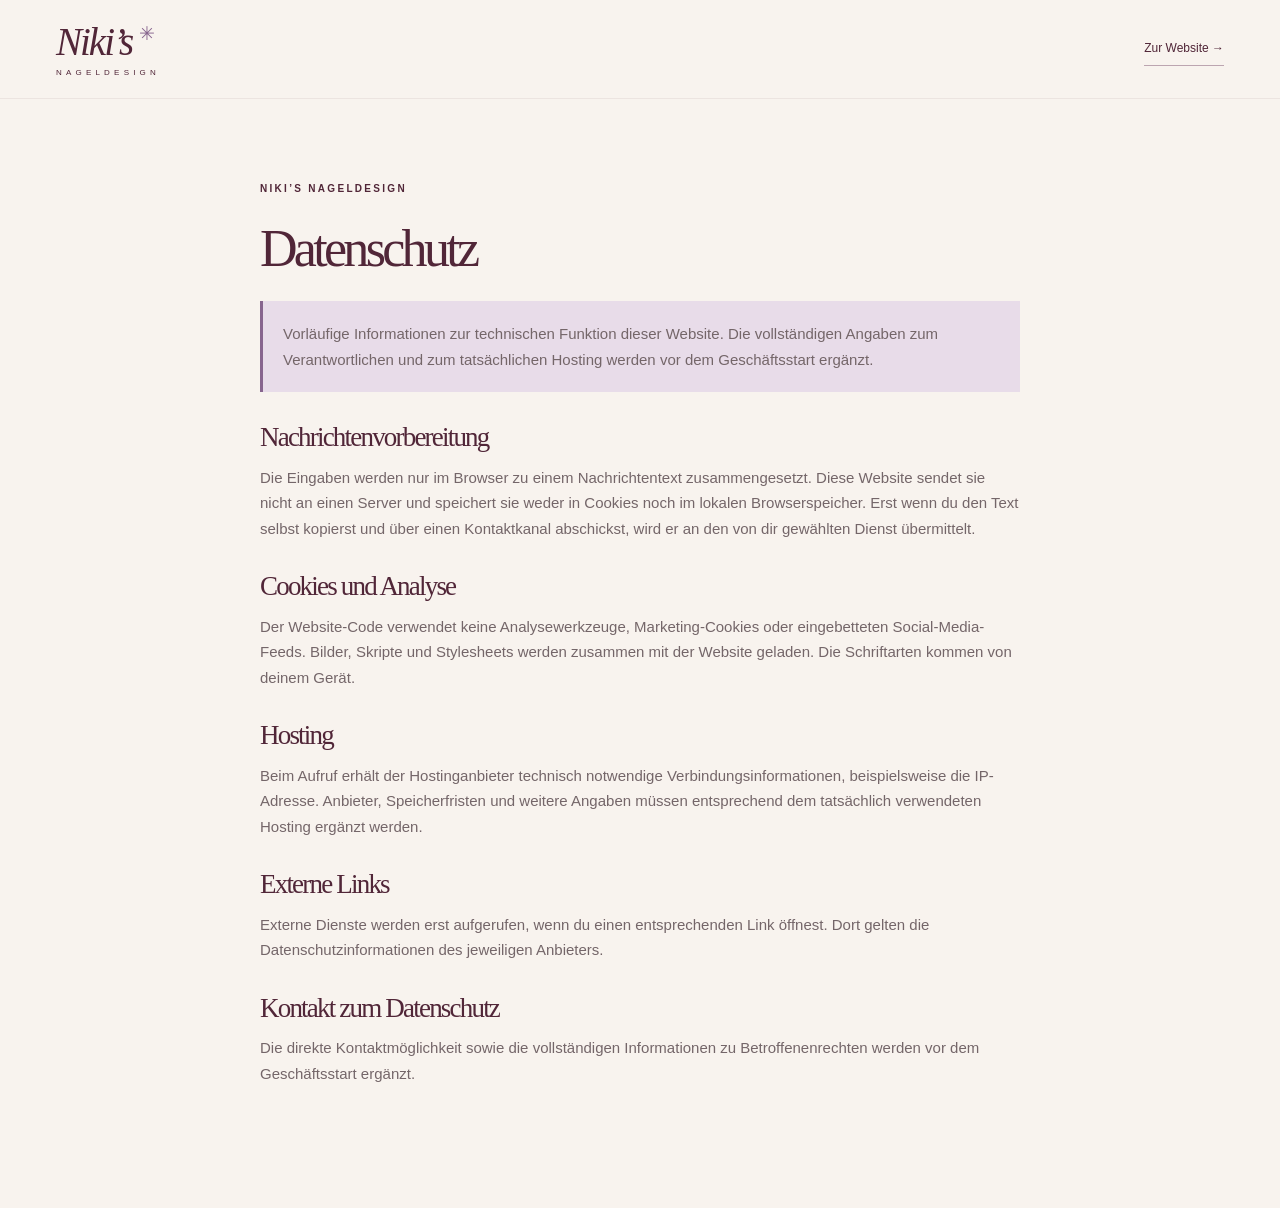
==== datenschutz.html @ 974e40e1 "Build responsive Niki’s Nageldesign website with service pricing and inquiry flow" ====
<!doctype html><html lang="de"><head><meta charset="utf-8"><meta name="viewport" content="width=device-width, initial-scale=1"><meta name="robots" content="noindex"><title>Datenschutz · Niki’s Nageldesign</title><link rel="icon" href="assets/favicon.svg" type="image/svg+xml"><link rel="stylesheet" href="styles.css"></head><body><header class="site-header"><a class="wordmark" href="index.html"><span>Niki’s<span class="brand-dot">✳</span></span><small>NAGELDESIGN</small></a><a class="text-link" href="index.html">Zur Website →</a></header><main class="section-wrap legal-page"><p class="eyebrow">NIKI’S NAGELDESIGN</p><h1>Datenschutz</h1><p class="legal-notice">Vorläufige Informationen zur technischen Funktion dieser Website. Die vollständigen Angaben zum Verantwortlichen und zum tatsächlichen Hosting werden vor dem Geschäftsstart ergänzt.</p><h2>Nachrichtenvorbereitung</h2><p>Die Eingaben werden nur im Browser zu einem Nachrichtentext zusammengesetzt. Diese Website sendet sie nicht an einen Server und speichert sie weder in Cookies noch im lokalen Browserspeicher. Erst wenn du den Text selbst kopierst und über einen Kontaktkanal abschickst, wird er an den von dir gewählten Dienst übermittelt.</p><h2>Cookies und Analyse</h2><p>Der Website-Code verwendet keine Analysewerkzeuge, Marketing-Cookies oder eingebetteten Social-Media-Feeds. Bilder, Skripte und Stylesheets werden zusammen mit der Website geladen. Die Schriftarten kommen von deinem Gerät.</p><h2>Hosting</h2><p>Beim Aufruf erhält der Hostinganbieter technisch notwendige Verbindungsinformationen, beispielsweise die IP-Adresse. Anbieter, Speicherfristen und weitere Angaben müssen entsprechend dem tatsächlich verwendeten Hosting ergänzt werden.</p><h2>Externe Links</h2><p>Externe Dienste werden erst aufgerufen, wenn du einen entsprechenden Link öffnest. Dort gelten die Datenschutzinformationen des jeweiligen Anbieters.</p><h2>Kontakt zum Datenschutz</h2><p>Die direkte Kontaktmöglichkeit sowie die vollständigen Informationen zu Betroffenenrechten werden vor dem Geschäftsstart ergänzt.</p></main></body></html>
---- styles.css ----
:root{--cream:#f8f3ee;--paper:#fffcf8;--plum:#512638;--ink:#393032;--muted:#746669;--lavender:#e8dce9;--purple:#87658e;--line:#ded1d0;--serif:Georgia,'Times New Roman',serif;--sans:'Avenir Next',Avenir,'Segoe UI',sans-serif;--radius:5px}*{box-sizing:border-box}html{scroll-behavior:smooth;scroll-padding-top:110px}body{margin:0;background:var(--cream);color:var(--ink);font:15px/1.7 var(--sans);-webkit-font-smoothing:antialiased}a{color:inherit;text-decoration:none}button,input,select,textarea{font:inherit}button,a,input,select,textarea,summary{-webkit-tap-highlight-color:transparent}button,a,summary{touch-action:manipulation}button{cursor:pointer}img{display:block;max-width:100%;object-fit:cover}button:focus-visible,a:focus-visible,summary:focus-visible{outline:3px solid var(--purple);outline-offset:6px}input:focus,select:focus,textarea:focus{outline:2px solid var(--purple);outline-offset:2px}h1,h2,h3,p,figure{margin:0}h1,h2,h3{color:var(--plum);font-family:var(--serif);font-weight:400}h1{font-size:clamp(56px,5.7vw,86px);line-height:1.04;letter-spacing:-3.7px}h2{font-size:clamp(40px,3.8vw,58px);line-height:1.13;letter-spacing:-1.8px}h3{font-size:27px;line-height:1.25}em{font-weight:400;color:var(--purple)}p{color:var(--muted)}[hidden]{display:none!important}.section-wrap{width:min(1240px,calc(100% - 112px));margin-inline:auto}.section-space{padding-block:110px}.eyebrow{font-size:10px;font-weight:600;letter-spacing:2.3px;color:var(--plum);margin-bottom:22px;line-height:1.6}.button{display:inline-flex;align-items:center;justify-content:center;gap:30px;border:1px solid var(--plum);background:var(--plum);color:white;min-height:53px;padding:14px 24px;border-radius:var(--radius);font-size:12px;font-weight:500;transition:background .2s,transform .2s}.button:hover{background:#6b3d51;transform:translateY(-2px)}.button span{font-size:19px}.button-small{padding:12px 19px;min-height:48px;gap:20px}.button-outline{background:transparent;color:var(--plum)}.button-outline:hover{background:var(--lavender)}.text-link{display:inline-flex;align-items:center;gap:20px;font-size:12px;color:var(--plum);border-bottom:1px solid #bca5b0;padding-block:6px;transition:gap .2s}.text-link:hover{gap:28px}.text-link span{font-size:18px}.announcement{min-height:35px;background:var(--lavender);text-align:center;font-size:10px;letter-spacing:.3px;padding:7px 16px;color:var(--plum)}.announcement a{margin-left:9px;text-decoration:underline;text-underline-offset:3px}.site-header{height:99px;padding-inline:max(56px,calc((100vw - 1240px)/2));display:flex;align-items:center;justify-content:space-between;background:#f8f3eef5;position:sticky;top:0;z-index:10;border-bottom:1px solid #ded1d075;backdrop-filter:blur(15px)}.wordmark{display:inline-flex;flex-direction:column;color:var(--plum);min-width:120px;line-height:1}.wordmark>span{font:italic 39px/1 var(--serif);letter-spacing:-2px}.brand-dot{font:19px var(--serif);margin-left:7px;color:var(--purple);vertical-align:top}.wordmark small{font-size:8px;letter-spacing:4.2px;margin-top:8px}.site-header nav{display:flex;align-items:center;gap:31px}.site-header nav a{font-size:11px;transition:color .2s}.site-header nav a:hover{color:var(--purple)}.nav-cta{border:1px solid #ad969e;padding:11px 18px;border-radius:4px}.nav-cta span{margin-left:13px;font-size:17px}.menu-toggle{display:none}.hero{display:grid;grid-template-columns:1.04fr 1fr;gap:36px;min-height:681px;padding-block:76px 70px;align-items:center}.hero .eyebrow{font-size:9px;letter-spacing:1.75px;margin-bottom:27px}.tiny-star{font-size:20px;vertical-align:middle;margin-right:7px;color:var(--purple)}.intro{max-width:370px;margin-top:25px;font-size:14px;line-height:1.9}.hero-actions{display:flex;align-items:center;gap:26px;margin-top:30px}.hero-note{display:flex;gap:13px;align-items:center;margin-top:35px}.hero-note p{font-size:10px;line-height:1.7}.hero-note strong{font-weight:400;color:var(--plum)}.note-heart{font-size:32px;color:var(--purple)}.hero-art{position:relative;margin:0 0 28px 12px;padding-top:8px}.hero-photo{height:470px;overflow:hidden;border-radius:190px 190px 5px 5px;position:relative;background:#e6c9bc}.hero-photo img{width:100%;height:100%;object-position:71% center}.hero-photo:after{content:'';position:absolute;inset:60% 0 0;background:linear-gradient(transparent,#4c26375c)}.hero-photo figcaption{position:absolute;bottom:26px;left:25px;color:white;font:italic 23px var(--serif);z-index:1}.circle-note{position:absolute;right:-23px;top:20px;width:111px;height:111px;border-radius:50%;background:var(--lavender);border:7px solid var(--cream);display:flex;flex-direction:column;align-items:center;justify-content:center;transform:rotate(13deg);color:var(--plum)}.circle-note span{font-size:6.5px;letter-spacing:1.3px}.circle-note b{font:36px var(--serif)}.mini-photo{position:absolute;bottom:-36px;left:-38px;width:200px;padding:8px 8px 13px;background:var(--paper);box-shadow:0 6px 30px #51263810;transform:rotate(-7deg)}.mini-photo img{height:118px;width:100%}.mini-photo span{display:block;text-align:center;font:italic 12px var(--serif);padding-top:10px}.hero-index{position:absolute;bottom:-30px;right:0;font-size:8px;letter-spacing:1.5px;color:var(--muted)}.values-strip{display:flex;align-items:center;justify-content:center;gap:55px;min-height:72px;background:#efe5e4;border-block:1px solid #e6d9d7;padding:16px 24px;font-size:11px;color:var(--plum)}.values-strip i{font:23px var(--serif);color:#9a788f}.section-heading{display:flex;align-items:end;justify-content:space-between;gap:40px;margin-bottom:43px}.section-heading>p{max-width:320px;font-size:13px}.section-heading .eyebrow{margin-bottom:14px}.offer-grid{display:grid;grid-template-columns:repeat(3,1fr);gap:27px}.offer-image{height:275px;position:relative;display:block;overflow:hidden;border-radius:130px 130px 4px 4px;background:var(--lavender)}.offer-card:nth-child(2) .offer-image{border-radius:5px}.offer-card:nth-child(3) .offer-image{border-radius:5px 120px 5px 5px}.offer-image img{height:100%;width:100%;transition:transform .6s}.offer-image:hover img{transform:scale(1.05)}.image-label{position:absolute;bottom:17px;left:16px;font-size:8px;letter-spacing:1.1px;background:var(--paper);border-radius:2px;padding:6px 9px;color:var(--plum)}.round-arrow{position:absolute;right:15px;bottom:16px;background:var(--paper);color:var(--plum);border-radius:50%;width:35px;height:35px;display:grid;place-items:center;font-size:20px}.offer-copy{padding:24px 1px 0}.card-number{font-size:8px;letter-spacing:1.5px;color:var(--purple)}.offer-copy h3{margin:13px 0;font-size:27px;max-width:280px}.offer-copy p{font-size:12px;line-height:1.9;max-width:320px;margin-bottom:15px}.offer-copy .text-link{font-size:11px}.quote-section{text-align:center;background:#eee6ee;padding:57px 24px 43px}.quote-section .eyebrow{font-size:8px;margin-bottom:18px}.quote-section blockquote{font:32px/1.45 var(--serif);letter-spacing:-.5px;color:var(--plum);margin:0}.quote-section>span{font-size:29px;color:var(--purple);display:block;margin-top:14px}.prices-section{display:grid;grid-template-columns:1fr 1.4fr;gap:110px}.price-intro>p:not(.eyebrow){font-size:13px;max-width:285px;margin-top:24px}.price-brand{width:155px;height:auto;mix-blend-mode:multiply;margin:35px 0 19px}.price-intro>.text-link{font-size:10px}.price-filters{display:flex;gap:7px;flex-wrap:wrap;padding-bottom:20px;border-bottom:1px solid var(--line)}.price-filters button{border:1px solid var(--line);background:transparent;color:var(--muted);padding:8px 16px;border-radius:25px;font-size:10px;transition:background .2s}.price-filters button.active{background:var(--plum);color:white;border-color:var(--plum)}.price-group{padding-top:29px}.price-group h3{font-size:22px;display:flex;align-items:center;gap:14px}.price-group h3>span{font:9px var(--sans);color:var(--purple)}.price-group h3 small{font:10px var(--sans);color:var(--muted);margin-left:auto}.price-group dl{margin:14px 0 0}.price-group dl>div{display:flex;justify-content:space-between;gap:25px;border-bottom:1px solid #e4d9d6;padding:11px 0;font-size:12px}.price-group dt{color:var(--muted)}.price-group dt small{font-size:10px;margin-left:5px}.price-group dd{margin:0;white-space:nowrap;color:var(--plum);font-size:13px}.price-footer{display:flex;align-items:center;justify-content:space-between;gap:15px;margin-top:30px}.price-footer p{font-size:11px}.about-section{background:#eee5e1;padding-block:85px}.about-grid{display:grid;grid-template-columns:.92fr 1fr;gap:110px;align-items:center}.about-picture{position:relative;margin-right:15px}.about-picture>img{width:100%;height:460px;border-radius:180px 180px 5px 5px;object-position:center}.picture-note{background:var(--paper);padding:18px 26px;font:italic 24px var(--serif);color:var(--purple);position:absolute;right:-36px;bottom:25px;transform:rotate(-6deg)}.about-copy .eyebrow{font-size:9px}.about-copy .large-copy{font-size:19px;line-height:1.6;color:var(--plum);font-family:var(--serif);margin:23px 0}.about-copy>p:not(.eyebrow):not(.large-copy){font-size:12px;line-height:1.95;margin-top:14px}.about-values{display:flex;flex-wrap:wrap;gap:20px;font-size:10px;color:var(--plum);margin:25px 0}.community-top{display:flex;justify-content:space-between;align-items:center;margin-bottom:15px}.script-note{font:italic 22px var(--serif);color:var(--purple)}.community-grid{display:grid;grid-template-columns:.9fr 1.1fr;gap:80px;align-items:center}.community-grid>div>p{font-size:13px;max-width:350px;margin:24px 0 28px}.community-visual{position:relative}.community-visual img{height:365px;width:100%;border-radius:5px 145px 5px 5px;object-position:center}.community-caption{background:var(--lavender);padding:20px 23px;position:relative;margin:-35px 25px 0 -25px;border-radius:3px}.community-caption span{font-size:8px;letter-spacing:1.6px;display:block;color:var(--purple)}.community-caption strong{font:25px var(--serif);color:var(--plum);display:block;margin-top:6px}.community-bottom{display:grid;grid-template-columns:repeat(3,1fr);gap:50px;margin-top:60px;border-top:1px solid var(--line);padding-top:29px}.community-bottom span{font-size:10px;color:var(--purple)}.community-bottom h3{font-size:23px;margin:11px 0}.community-bottom p{font-size:12px;max-width:290px}.partner-section{background:#eee6ee;border-radius:5px;padding:44px 48px;display:grid;grid-template-columns:1fr 1fr;gap:80px;align-items:center}.partner-section h2{font-size:37px}.partner-section .eyebrow{font-size:8px;margin-bottom:16px}.partner-section p:not(.eyebrow){font-size:12px;margin-bottom:17px}.faq-section{display:grid;grid-template-columns:1fr 1.5fr;gap:80px;padding-block:100px}.faq-section h2{font-size:39px}.faq-list details{border-bottom:1px solid var(--line)}.faq-list summary{list-style:none;padding:19px 0;cursor:pointer;display:flex;justify-content:space-between;gap:20px;color:var(--plum);font-size:13px}.faq-list summary::-webkit-details-marker{display:none}.faq-list summary span{font-size:22px;line-height:1;transition:transform .2s}.faq-list details[open] summary span{transform:rotate(45deg)}.faq-list details p{padding:0 28px 22px 0;font-size:12px}.contact-section{background:var(--plum);padding-block:80px;color:var(--paper)}.contact-grid{display:grid;grid-template-columns:1fr 1fr;gap:110px;align-items:center}.contact-copy h2{color:var(--paper)}.contact-copy h2 em{color:#d9bbdc}.contact-copy>.eyebrow{color:#d9bbdc;font-size:8px}.contact-copy>p:not(.eyebrow){color:#ddc9d0;font-size:13px;margin-top:25px;max-width:340px}.social-link{display:flex;flex-direction:column;margin-top:42px;gap:6px}.social-link>span{font-size:8px;letter-spacing:2px;color:#d9bbdc}.social-link strong{font-weight:400;font-size:20px}.social-link strong span{margin-left:20px}.contact-copy .location{font-size:10px!important;margin-top:27px!important}.inquiry-form{padding:32px;background:var(--paper);border-radius:5px;color:var(--ink)}.inquiry-form h3{font-size:28px}.inquiry-form>p{font-size:11px;margin-top:8px}label{display:block;font-size:10px;margin:20px 0 7px;color:var(--plum)}label small{font-size:9px;color:var(--muted)}input,select,textarea{width:100%;border:1px solid var(--line);border-radius:3px;background:#fcf9f5;color:var(--ink);padding:11px 13px;font-size:12px;min-height:45px}textarea{resize:vertical}input::placeholder,textarea::placeholder{color:#8a797e}.inquiry-form .form-note{font-size:9px;line-height:1.7;margin:12px 0 17px}.inquiry-form .button{width:100%}.footer-main{display:flex;align-items:center;justify-content:space-between;gap:30px;padding-block:45px}.footer-main>p{font-size:11px}.back-top{font-size:10px;color:var(--plum)}.back-top span{font-size:19px;margin-left:15px}.footer-bottom{border-top:1px solid var(--line);padding-block:21px 27px;display:flex;justify-content:space-between;gap:15px;font-size:9px;color:var(--muted)}.footer-bottom>div{display:flex;gap:25px}.footer-bottom a:hover{text-decoration:underline}dialog{width:min(580px,calc(100% - 32px));border:1px solid var(--line);border-radius:10px;background:var(--paper);padding:38px;color:var(--ink);max-height:90dvh;overflow:auto}dialog::backdrop{background:#28182399;backdrop-filter:blur(4px)}dialog h2{font-size:37px}dialog>p:not(.eyebrow){font-size:12px;margin-top:18px}.dialog-close{position:absolute;right:13px;top:8px;background:transparent;border:0;color:var(--plum);font-size:28px;width:40px;height:40px}.dialog-actions{display:flex;flex-wrap:wrap;gap:10px;margin-top:17px}.dialog-actions .button{flex:1;font-size:11px;padding:12px 15px}.skip-link{position:fixed;top:-100px;left:20px;background:var(--plum);color:white;padding:10px 20px;z-index:100}.skip-link:focus{top:10px}.sr-only{position:absolute;width:1px;height:1px;padding:0;margin:-1px;overflow:hidden;clip:rect(0,0,0,0);white-space:nowrap;border:0}.legal-page{max-width:760px;padding-block:70px 110px}.legal-page h1{font-size:52px;margin:25px 0}.legal-page h2{font-size:27px;margin:30px 0 12px}.legal-page p{margin:12px 0}.legal-notice{padding:20px;background:var(--lavender);border-left:3px solid var(--purple)}
@media(min-width:1450px){.hero{min-height:755px}.hero-photo{height:510px}}
@media(max-width:1100px){.section-wrap{width:calc(100% - 64px)}.site-header{padding-inline:32px}.site-header nav{gap:20px}.hero{gap:28px}.hero h1{font-size:64px}.hero-actions{gap:18px}.hero-actions .button{padding-inline:18px;gap:14px}.hero-photo{height:430px}.values-strip{gap:25px}.prices-section,.about-grid,.contact-grid{gap:60px}.community-grid{gap:45px}.offer-image{height:230px}.section-heading>p{max-width:280px}.offer-copy h3{font-size:24px}}
@media(max-width:800px){html{scroll-padding-top:90px}.site-header{height:83px}.wordmark>span{font-size:33px}.wordmark small{font-size:7px}.menu-toggle{display:flex;align-items:center;gap:14px;background:transparent;border:1px solid var(--line);border-radius:4px;padding:9px 13px;color:var(--plum);font-size:11px}.menu-lines{width:17px;height:9px;border-block:1px solid currentColor}.site-header nav{display:none;position:absolute;top:83px;left:0;right:0;background:var(--cream);padding:20px 32px 28px;border-bottom:1px solid var(--line);box-shadow:0 15px 20px #5126380a;align-items:stretch;gap:0}.site-header nav.is-open{display:flex;flex-direction:column}.site-header nav>a{padding:12px;font-size:13px}.nav-cta{margin-top:8px;text-align:center}.hero{min-height:auto;padding-top:44px;padding-bottom:60px;gap:35px}.hero h1{font-size:52px;letter-spacing:-2px}.hero .eyebrow{font-size:7px;letter-spacing:1px}.intro{font-size:12px}.hero-actions{flex-direction:column;align-items:flex-start;gap:12px}.hero-photo{height:380px;border-radius:140px 140px 4px 4px}.hero-photo figcaption{font-size:17px;left:16px;bottom:65px}.mini-photo{width:147px;left:-20px;bottom:-17px}.mini-photo img{height:88px}.mini-photo span{font-size:10px}.circle-note{width:92px;height:92px;right:-15px;border-width:5px}.circle-note span{font-size:5px}.hero-index{display:none}.values-strip{gap:18px;font-size:9px}.values-strip i{font-size:16px}.section-space{padding-block:75px}.section-heading{gap:30px;align-items:start}.section-heading>p{max-width:240px;font-size:12px}.section-heading h2{font-size:38px}.offer-grid{gap:18px}.offer-image{height:205px}.image-label{font-size:6px;left:10px;bottom:11px;padding:5px}.round-arrow{width:26px;height:26px;font-size:16px;right:10px;bottom:10px}.offer-copy h3{font-size:22px}.offer-copy p{font-size:11px}.prices-section{grid-template-columns:.8fr 1.2fr;gap:35px}.price-intro h2{font-size:39px}.price-filters{gap:5px}.price-filters button{font-size:9px;padding:7px 11px}.price-group h3{font-size:20px;flex-wrap:wrap;gap:8px}.price-group dl>div{font-size:11px}.price-group h3 small{margin-left:0}.price-footer{align-items:flex-start;flex-direction:column}.about-grid{gap:45px}.about-picture>img{height:380px}.picture-note{font-size:17px;padding:15px 18px;right:-22px}.about-copy h2{font-size:41px}.about-copy .eyebrow{font-size:7px}.about-copy .large-copy{font-size:17px}.about-values{gap:10px}.community-grid{gap:30px}.community-visual img{height:335px}.community-caption strong{font-size:22px}.community-bottom{gap:25px}.partner-section{padding:32px;gap:35px}.partner-section h2{font-size:30px}.faq-section{gap:30px;padding-block:75px;grid-template-columns:.8fr 1.2fr}.faq-section h2{font-size:34px}.contact-grid{gap:35px;grid-template-columns:.9fr 1.1fr}.contact-copy h2{font-size:39px}.inquiry-form{padding:25px}.inquiry-form h3{font-size:24px}.footer-bottom>span:last-child{display:none}}
@media(max-width:600px){.section-wrap{width:calc(100% - 40px)}.announcement{font-size:9px;line-height:1.6}.announcement>span{display:none}.site-header{padding-inline:20px;height:77px}.site-header nav{top:77px}.hero{display:flex;flex-direction:column;padding-top:35px;gap:28px;padding-bottom:50px}.hero-copy{width:100%}.hero h1{font-size:clamp(52px,12.6vw,73px);letter-spacing:-2.5px}.hero .eyebrow{font-size:7px;letter-spacing:1.2px;margin-bottom:19px}.intro{max-width:320px;font-size:13px;margin-top:22px}.hero-actions{flex-direction:row;align-items:center;gap:23px;margin-top:23px}.hero-actions .button{font-size:11px;padding:12px 17px;gap:15px}.hero-actions .text-link{font-size:11px;gap:10px}.hero-note{margin-top:20px}.hero-art{width:calc(100% - 24px);margin:0 0 15px 0}.hero-photo{height:385px;border-radius:160px 160px 4px 4px}.hero-photo figcaption{bottom:30px;left:20px;font-size:21px}.mini-photo{width:151px;bottom:-23px;left:-11px}.mini-photo img{height:87px}.circle-note{right:-14px;top:15px;width:98px;height:98px}.values-strip{display:grid;grid-template-columns:1fr 1fr;gap:10px;text-align:center;font-size:10px;padding:20px}.values-strip i{display:none}.section-space{padding-block:60px}.section-heading{display:block;margin-bottom:29px}.section-heading h2{font-size:38px}.section-heading>p{margin-top:18px;max-width:340px}.eyebrow{font-size:8px}.offer-grid{grid-template-columns:1fr;gap:36px}.offer-image{height:300px;border-radius:145px 145px 4px 4px}.offer-card:nth-child(2) .offer-image{height:235px}.offer-card:nth-child(3) .offer-image{height:265px}.offer-copy{padding-top:18px}.offer-copy h3{font-size:28px;max-width:none;margin:9px 0}.offer-copy p{font-size:13px;max-width:none;margin-bottom:10px}.offer-copy .text-link{font-size:12px}.image-label{font-size:8px;bottom:17px;left:15px;padding:6px 9px}.round-arrow{width:34px;height:34px;bottom:15px;right:15px;font-size:20px}.quote-section{padding:41px 20px 28px}.quote-section blockquote{font-size:26px}.quote-section blockquote br{display:none}.prices-section{display:block}.price-intro h2{font-size:43px}.price-intro>p:not(.eyebrow){max-width:330px}.price-brand{display:none}.price-intro>.text-link{margin:15px 0 26px}.price-filters{gap:6px}.price-filters button{padding:9px 13px;font-size:10px}.price-group h3{font-size:23px}.price-group dl>div{font-size:12px;padding-block:12px}.price-group dt small{font-size:10px}.price-footer{flex-direction:row;align-items:center}.price-footer .button{font-size:10px;gap:10px;padding-inline:13px}.about-section{padding-block:55px}.about-grid{display:flex;flex-direction:column;gap:38px}.about-picture{width:calc(100% - 32px);margin-right:14px}.about-picture>img{height:370px;border-radius:160px 160px 4px 4px}.picture-note{font-size:22px;right:-29px}.about-copy h2{font-size:45px}.about-copy .eyebrow{font-size:8px}.about-copy .large-copy{font-size:20px;margin:18px 0}.about-copy>p:not(.eyebrow):not(.large-copy){font-size:13px}.about-values{font-size:11px;gap:20px}.community-top{display:block}.script-note{display:block;font-size:20px;margin-bottom:24px}.community-grid{display:flex;flex-direction:column;gap:35px}.community-grid h2{font-size:47px}.community-grid>div>p{max-width:none}.community-visual{width:100%}.community-visual img{height:280px}.community-caption{margin:-25px 15px 0 -5px;padding:18px}.community-caption strong{font-size:25px}.community-bottom{grid-template-columns:1fr;gap:22px;margin-top:35px;padding-top:25px}.community-bottom>div{position:relative;padding-left:32px}.community-bottom>div>span{position:absolute;left:0;top:7px}.community-bottom h3{margin:0 0 8px}.community-bottom p{max-width:none}.partner-section{display:block;padding:27px;width:calc(100% - 32px)}.partner-section h2{font-size:34px;margin-bottom:23px}.faq-section{display:block;padding-block:60px}.faq-section h2{font-size:40px;margin-bottom:22px}.faq-list summary{font-size:12px}.contact-section{padding-block:55px}.contact-grid{display:block}.contact-copy h2{font-size:45px}.contact-copy>p:not(.eyebrow){max-width:none}.social-link{margin-top:27px}.inquiry-form{margin-top:32px;padding:24px}.inquiry-form h3{font-size:28px}input,select,textarea{font-size:16px}label{font-size:11px}.inquiry-form .form-note{font-size:10px}.footer-main{flex-wrap:wrap;padding-block:32px;gap:22px}.footer-main>p{font-size:10px}.back-top{width:100%;padding-top:8px}.footer-bottom{font-size:8px;flex-wrap:wrap}.footer-bottom>div{gap:19px}dialog{padding:30px 22px}dialog h2{font-size:33px}.dialog-actions{flex-direction:column}.legal-page{padding-block:45px 75px}.legal-page h1{font-size:39px}}
@media(prefers-reduced-motion:reduce){html{scroll-behavior:auto}*,*:before,*:after{transition:none!important;animation:none!important}}
@media print{.announcement,.site-header,.hero,.values-strip,#angebote,.quote-section,#ueber-mich,#community,.partner-section,.faq-section,.contact-section,.site-footer,.price-filters,.price-brand,.price-footer,.price-intro>.text-link{display:none!important}body{background:white}.prices-section{display:block;padding:0;width:100%}.price-group[hidden]{display:block!important}.price-group{break-inside:avoid}.price-intro h2{font-size:32px}.price-intro>p{margin:10px 0}.price-group{padding-top:12px}}
.visit-section{padding-bottom:15px}.visit-grid{display:grid;grid-template-columns:repeat(3,1fr);gap:45px;border-top:1px solid var(--line);padding-top:30px}.visit-grid article>span{font:italic 34px var(--serif);color:#a58aa5}.visit-grid h3{font-size:26px;margin:17px 0 13px}.visit-grid p{font-size:13px;max-width:300px}.contact-status{display:flex;gap:12px;align-items:start;margin-top:35px;padding-top:22px;border-top:1px solid #795165;max-width:340px}.contact-status strong{font-size:15px;font-weight:400}.contact-status p{font-size:11px;color:#ddc9d0;margin-top:5px}.status-dot{background:#d9bbdc;width:7px;height:7px;min-width:7px;border-radius:50%;margin-top:9px}
@media(max-width:600px){.visit-grid{grid-template-columns:1fr;gap:23px}.visit-grid article{padding-left:43px;position:relative}.visit-grid article>span{position:absolute;left:0;top:0;font-size:27px}.visit-grid h3{font-size:25px;margin:0 0 10px}.visit-grid p{max-width:none}.visit-section{padding-bottom:0}}
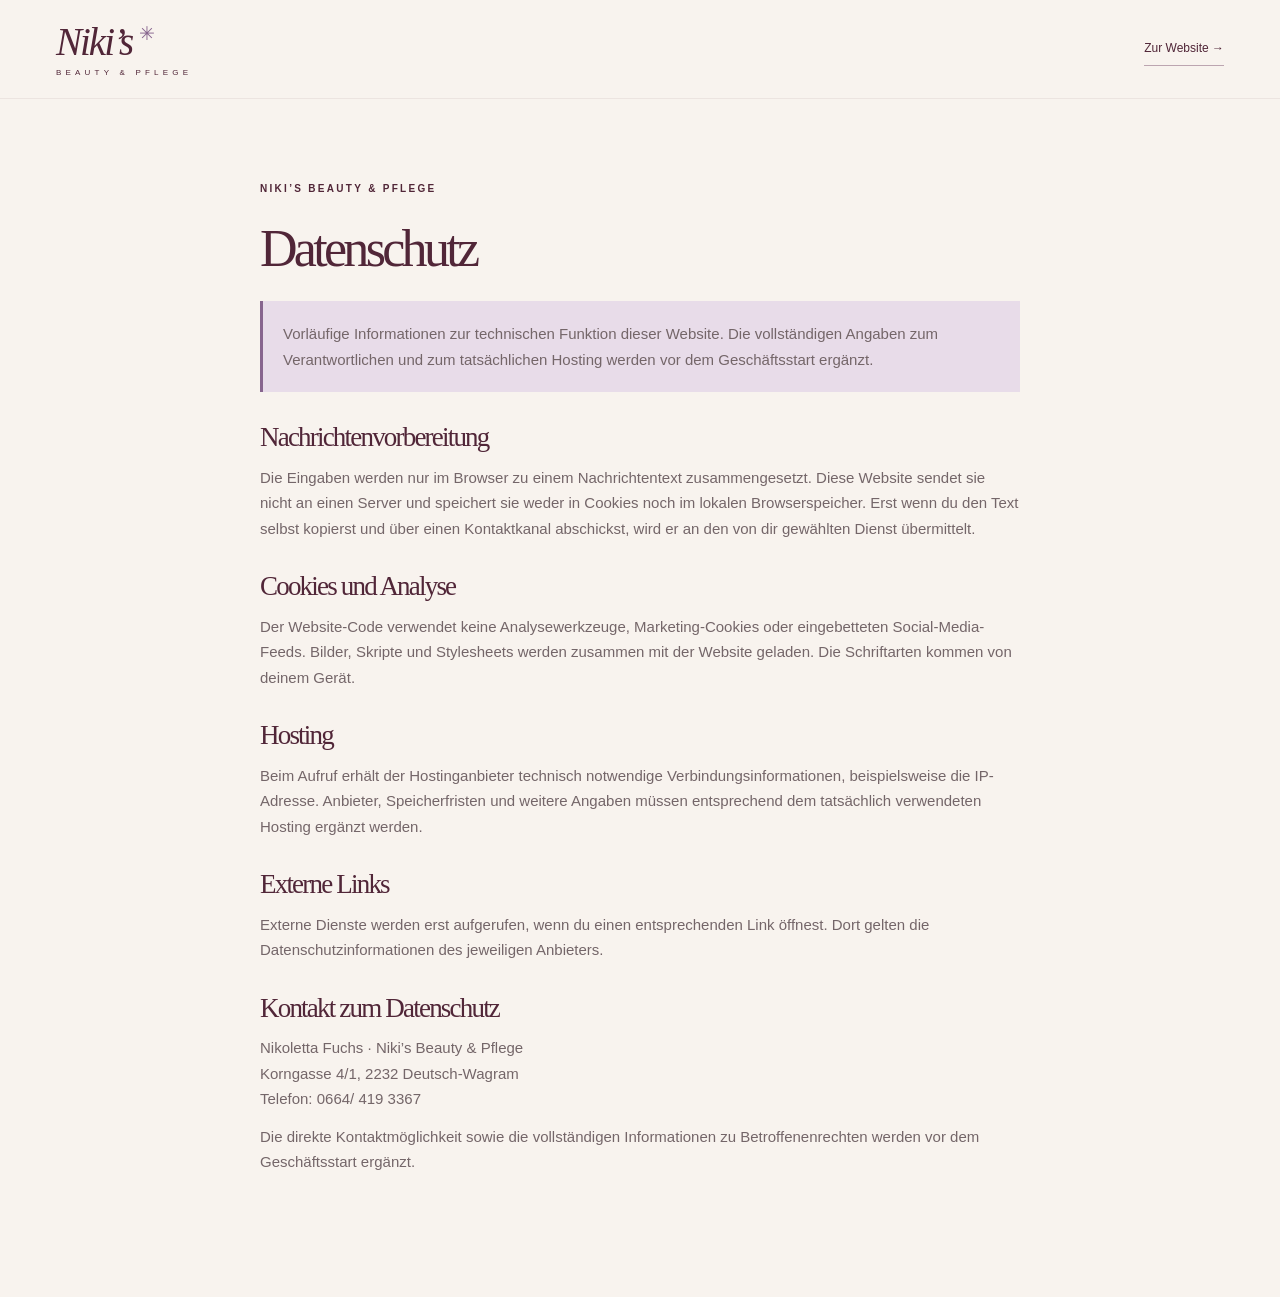
==== commit 1f31bc0e: "Update studio contacts, 10% opening offer, price list and photo gallery" ====
--- a/datenschutz.html
+++ b/datenschutz.html
@@ -1 +1 @@
-<!doctype html><html lang="de"><head><meta charset="utf-8"><meta name="viewport" content="width=device-width, initial-scale=1"><meta name="robots" content="noindex"><title>Datenschutz · Niki’s Nageldesign</title><link rel="icon" href="assets/favicon.svg" type="image/svg+xml"><link rel="stylesheet" href="styles.css"></head><body><header class="site-header"><a class="wordmark" href="index.html"><span>Niki’s<span class="brand-dot">✳</span></span><small>NAGELDESIGN</small></a><a class="text-link" href="index.html">Zur Website →</a></header><main class="section-wrap legal-page"><p class="eyebrow">NIKI’S NAGELDESIGN</p><h1>Datenschutz</h1><p class="legal-notice">Vorläufige Informationen zur technischen Funktion dieser Website. Die vollständigen Angaben zum Verantwortlichen und zum tatsächlichen Hosting werden vor dem Geschäftsstart ergänzt.</p><h2>Nachrichtenvorbereitung</h2><p>Die Eingaben werden nur im Browser zu einem Nachrichtentext zusammengesetzt. Diese Website sendet sie nicht an einen Server und speichert sie weder in Cookies noch im lokalen Browserspeicher. Erst wenn du den Text selbst kopierst und über einen Kontaktkanal abschickst, wird er an den von dir gewählten Dienst übermittelt.</p><h2>Cookies und Analyse</h2><p>Der Website-Code verwendet keine Analysewerkzeuge, Marketing-Cookies oder eingebetteten Social-Media-Feeds. Bilder, Skripte und Stylesheets werden zusammen mit der Website geladen. Die Schriftarten kommen von deinem Gerät.</p><h2>Hosting</h2><p>Beim Aufruf erhält der Hostinganbieter technisch notwendige Verbindungsinformationen, beispielsweise die IP-Adresse. Anbieter, Speicherfristen und weitere Angaben müssen entsprechend dem tatsächlich verwendeten Hosting ergänzt werden.</p><h2>Externe Links</h2><p>Externe Dienste werden erst aufgerufen, wenn du einen entsprechenden Link öffnest. Dort gelten die Datenschutzinformationen des jeweiligen Anbieters.</p><h2>Kontakt zum Datenschutz</h2><p>Die direkte Kontaktmöglichkeit sowie die vollständigen Informationen zu Betroffenenrechten werden vor dem Geschäftsstart ergänzt.</p></main></body></html>+<!doctype html><html lang="de"><head><meta charset="utf-8"><meta name="viewport" content="width=device-width, initial-scale=1"><meta name="robots" content="noindex"><title>Datenschutz · Niki’s Beauty &amp; Pflege</title><link rel="icon" href="assets/favicon.svg" type="image/svg+xml"><link rel="stylesheet" href="styles.css"></head><body><header class="site-header"><a class="wordmark" href="index.html"><span>Niki’s<span class="brand-dot">✳</span></span><small>BEAUTY &amp; PFLEGE</small></a><a class="text-link" href="index.html">Zur Website →</a></header><main class="section-wrap legal-page"><p class="eyebrow">NIKI’S BEAUTY &amp; PFLEGE</p><h1>Datenschutz</h1><p class="legal-notice">Vorläufige Informationen zur technischen Funktion dieser Website. Die vollständigen Angaben zum Verantwortlichen und zum tatsächlichen Hosting werden vor dem Geschäftsstart ergänzt.</p><h2>Nachrichtenvorbereitung</h2><p>Die Eingaben werden nur im Browser zu einem Nachrichtentext zusammengesetzt. Diese Website sendet sie nicht an einen Server und speichert sie weder in Cookies noch im lokalen Browserspeicher. Erst wenn du den Text selbst kopierst und über einen Kontaktkanal abschickst, wird er an den von dir gewählten Dienst übermittelt.</p><h2>Cookies und Analyse</h2><p>Der Website-Code verwendet keine Analysewerkzeuge, Marketing-Cookies oder eingebetteten Social-Media-Feeds. Bilder, Skripte und Stylesheets werden zusammen mit der Website geladen. Die Schriftarten kommen von deinem Gerät.</p><h2>Hosting</h2><p>Beim Aufruf erhält der Hostinganbieter technisch notwendige Verbindungsinformationen, beispielsweise die IP-Adresse. Anbieter, Speicherfristen und weitere Angaben müssen entsprechend dem tatsächlich verwendeten Hosting ergänzt werden.</p><h2>Externe Links</h2><p>Externe Dienste werden erst aufgerufen, wenn du einen entsprechenden Link öffnest. Dort gelten die Datenschutzinformationen des jeweiligen Anbieters.</p><h2>Kontakt zum Datenschutz</h2><p>Nikoletta Fuchs · Niki’s Beauty &amp; Pflege<br>Korngasse 4/1, 2232 Deutsch-Wagram<br>Telefon: <a href="tel:+436644193367">0664/ 419 3367</a></p><p>Die direkte Kontaktmöglichkeit sowie die vollständigen Informationen zu Betroffenenrechten werden vor dem Geschäftsstart ergänzt.</p></main></body></html>
--- a/styles.css
+++ b/styles.css
@@ -7,3 +7,8 @@
 @media print{.announcement,.site-header,.hero,.values-strip,#angebote,.quote-section,#ueber-mich,#community,.partner-section,.faq-section,.contact-section,.site-footer,.price-filters,.price-brand,.price-footer,.price-intro>.text-link{display:none!important}body{background:white}.prices-section{display:block;padding:0;width:100%}.price-group[hidden]{display:block!important}.price-group{break-inside:avoid}.price-intro h2{font-size:32px}.price-intro>p{margin:10px 0}.price-group{padding-top:12px}}
 .visit-section{padding-bottom:15px}.visit-grid{display:grid;grid-template-columns:repeat(3,1fr);gap:45px;border-top:1px solid var(--line);padding-top:30px}.visit-grid article>span{font:italic 34px var(--serif);color:#a58aa5}.visit-grid h3{font-size:26px;margin:17px 0 13px}.visit-grid p{font-size:13px;max-width:300px}.contact-status{display:flex;gap:12px;align-items:start;margin-top:35px;padding-top:22px;border-top:1px solid #795165;max-width:340px}.contact-status strong{font-size:15px;font-weight:400}.contact-status p{font-size:11px;color:#ddc9d0;margin-top:5px}.status-dot{background:#d9bbdc;width:7px;height:7px;min-width:7px;border-radius:50%;margin-top:9px}
 @media(max-width:600px){.visit-grid{grid-template-columns:1fr;gap:23px}.visit-grid article{padding-left:43px;position:relative}.visit-grid article>span{position:absolute;left:0;top:0;font-size:27px}.visit-grid h3{font-size:25px;margin:0 0 10px}.visit-grid p{max-width:none}.visit-section{padding-bottom:0}}
+
+/* Studio contact and supplied portfolio photographs */
+.contact-details{display:grid;gap:14px;margin-top:24px;overflow-wrap:anywhere}.contact-details address{font-style:normal;line-height:1.7}.opening-offer{padding:18px;border:1px solid #bea4ca;border-radius:12px;background:#f0e7f4}.nail-gallery{display:grid;grid-template-columns:repeat(3,minmax(0,1fr));gap:20px}.nail-gallery img{width:100%;height:320px;object-fit:contain;background:#f4edf4;border-radius:16px}.price-brand{object-fit:contain}@media(max-width:650px){.nail-gallery{grid-template-columns:repeat(2,minmax(0,1fr));gap:10px}.nail-gallery img{height:230px}}
+
+@media(max-width:600px){.announcement>span{display:block}.announcement{padding:8px 15px}}
